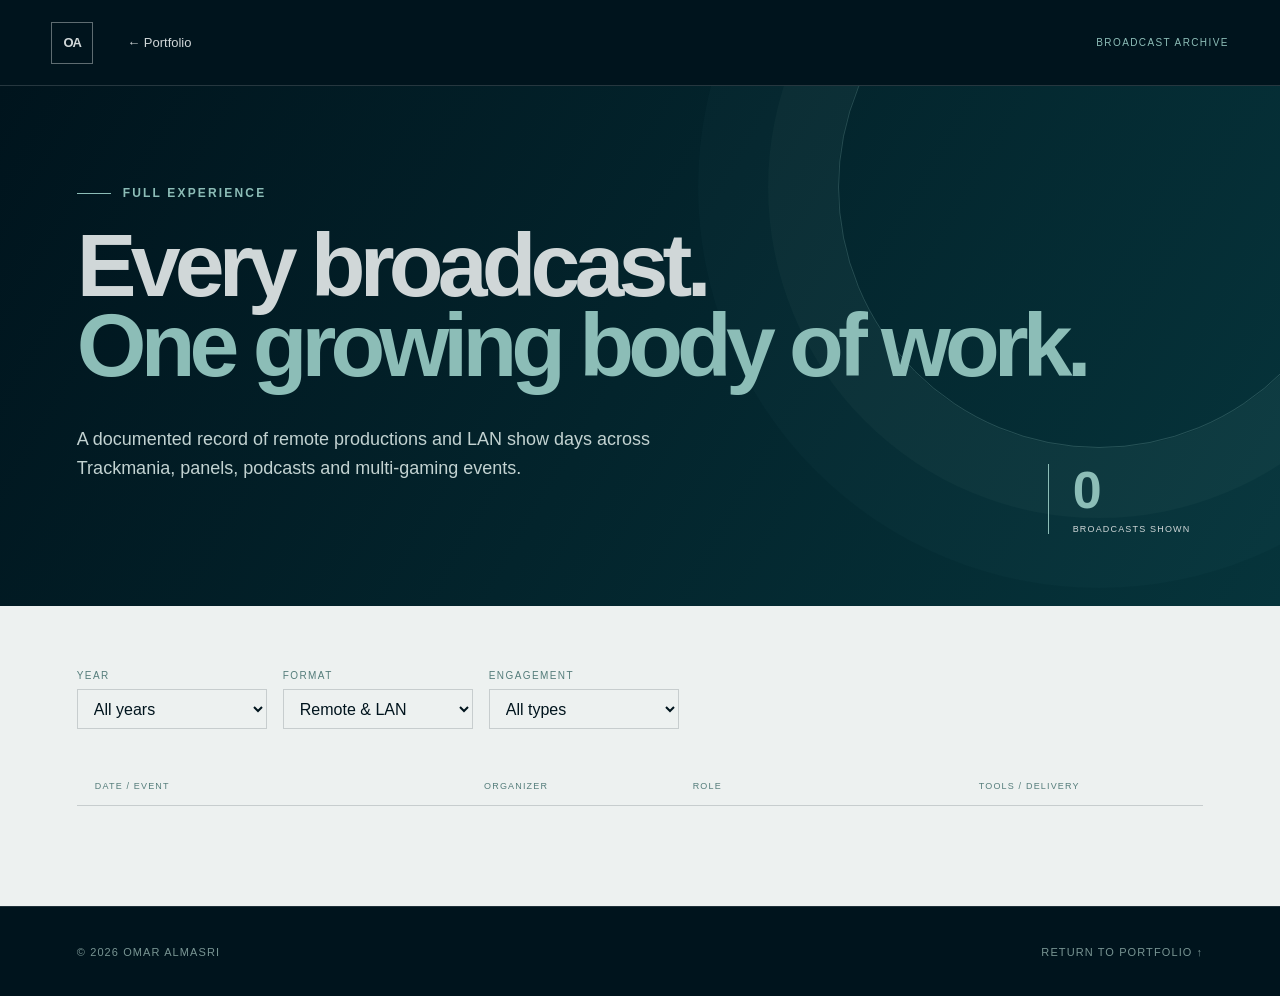
==== broadcasts/index.html @ b2bcfa47 "Add broadcast archive page" ====
<!doctype html>
<html lang="en">
<head>
  <meta charset="utf-8">
  <meta name="viewport" content="width=device-width,initial-scale=1">
  <meta name="description" content="Omar Almasri’s documented broadcast archive.">
  <title>Broadcast Archive — Omar Almasri</title>
  <link rel="stylesheet" href="/styles.css">
</head>
<body>
<main class="archive-page">
  <header class="archive-header"><a href="/" class="monogram" aria-label="Homepage">OA</a><a href="/">← Portfolio</a><span>Broadcast archive</span></header>
  <section class="archive-hero"><p class="eyebrow light"><i></i> Full experience</p><h1>Every broadcast.<br><em>One growing body of work.</em></h1><p>A documented record of remote productions and LAN show days across Trackmania, panels, podcasts and multi-gaming events.</p><div class="archive-count"><strong id="archive-count">0</strong><span>broadcasts shown</span></div></section>
  <section class="archive-content">
    <div class="archive-filters">
      <div><label for="year">Year</label><select id="year"><option value="all">All years</option><option>2026</option><option>2025</option><option>2024</option><option>2023</option></select></div>
      <div><label for="mode">Format</label><select id="mode"><option value="all">Remote & LAN</option><option>Remote</option><option>LAN</option></select></div>
      <div><label for="engagement">Engagement</label><select id="engagement"><option value="all">All types</option><option>Paid</option><option>Contracted</option><option>Volunteer</option></select></div>
    </div>
    <div class="archive-table-head"><span>Date / event</span><span>Organizer</span><span>Role</span><span>Tools / delivery</span></div>
    <div class="archive-list" id="archive-list"></div>
  </section>
  <footer><span>© 2026 Omar Almasri</span><span id="total-count"></span><a href="/">Return to portfolio ↑</a></footer>
</main>
<script src="/broadcasts/data.js"></script>
<script src="/broadcasts/app.js"></script>
</body>
</html>
---- styles.css ----
:root{--ink:#00141d;--deep:#06343b;--slate:#557d7b;--sea:#8cbdb7;--mist:#d0d7d8;--paper:#edf1f0;--line:rgba(0,20,29,.16);--radius:0}*{box-sizing:border-box}html{scroll-behavior:smooth;background:var(--ink)}body{margin:0;background:var(--paper);color:var(--ink);font-family:Arial,Helvetica,sans-serif}a{color:inherit;text-decoration:none}.site-header{position:absolute;z-index:20;top:0;left:0;width:100%;height:86px;display:flex;align-items:center;padding:0 4vw;color:var(--mist);border-bottom:1px solid rgba(208,215,216,.18)}.monogram{width:42px;height:42px;display:grid;place-items:center;border:1px solid rgba(208,215,216,.45);font-weight:800;letter-spacing:-.08em}nav{display:flex;gap:32px;margin-left:auto;margin-right:40px;font-size:13px}nav a,.text-link{transition:color .2s ease}nav a:hover,.text-link:hover{color:var(--sea)}.contact-button,.primary-button{border-radius:0!important;background:var(--sea)!important;color:var(--ink)!important;padding:0 22px!important;height:44px!important;font-weight:700!important;box-shadow:none!important}.contact-button:hover,.primary-button:hover{background:var(--mist)!important}.hero{position:relative;min-height:820px;height:100vh;max-height:980px;overflow:hidden;display:flex;align-items:center;color:var(--mist);padding:130px 6vw 90px;background:var(--ink)}.hero-image{position:absolute;inset:0;background:linear-gradient(90deg,rgba(0,20,29,.99) 0%,rgba(0,20,29,.91) 42%,rgba(0,20,29,.45) 72%,rgba(0,20,29,.68) 100%),linear-gradient(135deg,rgba(6,52,59,.72),rgba(140,189,183,.13))}.hero::after{content:"";position:absolute;inset:0;opacity:.12;background-image:linear-gradient(rgba(208,215,216,.25) 1px,transparent 1px),linear-gradient(90deg,rgba(208,215,216,.25) 1px,transparent 1px);background-size:72px 72px;mask-image:linear-gradient(to right,transparent 35%,#000)}.hero-content{position:relative;z-index:2;max-width:990px}.eyebrow{display:flex;align-items:center;gap:12px;margin:0 0 26px;font-size:12px;font-weight:700;letter-spacing:.18em;text-transform:uppercase;color:var(--slate)}.eyebrow i{width:34px;height:1px;background:currentColor}.eyebrow.light{color:var(--sea)}h1,h2,h3,p{margin-top:0}h1{font-size:clamp(58px,8.2vw,124px);line-height:.89;letter-spacing:-.065em;margin-bottom:40px;max-width:1050px;font-weight:700}h1 em,h2 em{color:var(--sea);font-style:normal;font-weight:400}.hero-copy{max-width:670px;color:#c2d2d1;font-size:clamp(17px,1.6vw,22px);line-height:1.55}.hero-actions{display:flex;align-items:center;gap:30px;margin-top:36px}.text-link{font-size:14px;border-bottom:1px solid rgba(208,215,216,.5);padding-bottom:5px}.signal-card{position:absolute;z-index:2;right:6vw;bottom:80px;display:grid;grid-template-columns:repeat(2,150px);border:1px solid rgba(208,215,216,.22);backdrop-filter:blur(14px);background:rgba(0,20,29,.48)}.signal-card div{padding:20px;border:1px solid rgba(208,215,216,.12)}.signal-card strong{display:block;font-size:28px;color:var(--sea)}.signal-card span{font-size:10px;text-transform:uppercase;letter-spacing:.12em;color:#a9bebc}.location{position:absolute;z-index:2;left:6vw;bottom:40px;font-size:11px;text-transform:uppercase;letter-spacing:.14em;color:#8eaaa8}.trust-strip{min-height:110px;display:flex;align-items:center;gap:clamp(24px,4vw,70px);padding:25px 6vw;background:var(--mist);overflow:hidden;white-space:nowrap}.trust-strip span{font-size:10px;text-transform:uppercase;letter-spacing:.16em;color:var(--slate)}.trust-strip b{font-size:16px;letter-spacing:-.02em}.section{padding:120px 6vw}.section-heading{display:grid;grid-template-columns:1fr 2fr;align-items:start;margin-bottom:72px}.section-heading h2,.about-section h2,.contact-section h2{font-size:clamp(42px,5.7vw,82px);line-height:.98;letter-spacing:-.055em;margin:0}.section-heading .eyebrow{padding-top:10px}.work-section{background:var(--paper)}.work-list{border-top:1px solid var(--line)}.work-row{display:grid;grid-template-columns:70px 1.05fr 1fr;gap:40px;padding:36px 0;border-bottom:1px solid var(--line);transition:padding .25s ease,background .25s ease}.work-row:hover{padding-left:18px;background:rgba(140,189,183,.10)}.work-index,.work-year{font-size:11px;letter-spacing:.13em;text-transform:uppercase;color:var(--slate)}.work-row h3{font-size:clamp(25px,3vw,42px);letter-spacing:-.045em;margin:5px 0 0}.work-row>div:last-child p{font-size:14px;line-height:1.6;color:#35575a;max-width:590px}.work-row .work-role{font-weight:700;color:var(--ink);margin-bottom:8px}.work-row span{display:inline-block;margin-top:8px;font-size:11px;text-transform:uppercase;letter-spacing:.1em;color:var(--deep)}.capabilities-section{background:var(--deep);color:var(--mist)}.section-heading.compact{display:block}.section-heading.compact h2{max-width:850px}.capability-grid{display:grid;grid-template-columns:repeat(3,1fr);border:1px solid rgba(208,215,216,.18)}.capability-grid article{min-height:390px;padding:38px;border-right:1px solid rgba(208,215,216,.18);display:flex;flex-direction:column}.capability-grid article:last-child{border:0}.cap-number{font-family:monospace;color:var(--sea);font-size:12px}.capability-grid h3{font-size:30px;letter-spacing:-.04em;margin:70px 0 18px}.capability-grid p{line-height:1.7;color:#aec2c1}.tags{display:flex;flex-wrap:wrap;gap:8px;margin-top:auto}.tags span{border:1px solid rgba(140,189,183,.35);padding:8px 10px;font-size:10px;text-transform:uppercase;letter-spacing:.08em;color:var(--sea)}.about-section{display:grid;grid-template-columns:1.05fr .95fr;gap:10vw;background:var(--mist)}.about-copy>p{font-size:clamp(18px,2vw,26px);line-height:1.5;color:#274a4d}.about-copy>p:first-child{color:var(--ink);font-weight:700}.about-copy dl{margin-top:55px;border-top:1px solid var(--line)}.about-copy dl div{display:grid;grid-template-columns:130px 1fr;padding:18px 0;border-bottom:1px solid var(--line)}dt{font-size:10px;text-transform:uppercase;letter-spacing:.12em;color:var(--slate)}dd{margin:0;font-size:14px}.contact-section{padding:130px 6vw;background:var(--ink);color:var(--mist);text-align:center}.contact-section .eyebrow{justify-content:center}.contact-section h2{max-width:1050px;margin:0 auto 50px}.primary-button.large{height:54px!important;padding:0 28px!important}footer{height:90px;padding:0 6vw;display:flex;align-items:center;justify-content:space-between;background:var(--ink);color:#789593;border-top:1px solid rgba(208,215,216,.15);font-size:11px;text-transform:uppercase;letter-spacing:.1em}
@media(max-width:900px){.site-header{padding:0 22px}nav{display:none}.contact-button{margin-left:auto}.hero{padding:120px 22px 160px;min-height:760px}.hero h1{font-size:clamp(54px,15vw,85px)}.signal-card{left:22px;right:22px;bottom:70px;grid-template-columns:repeat(4,1fr)}.signal-card div{padding:13px}.signal-card strong{font-size:21px}.signal-card span{font-size:8px}.location{display:none}.trust-strip{padding:20px 22px;overflow-x:auto}.section{padding:85px 22px}.section-heading,.about-section{grid-template-columns:1fr;gap:30px}.work-row{grid-template-columns:38px 1fr;gap:18px}.work-row>div:last-child{grid-column:2}.capability-grid{grid-template-columns:1fr}.capability-grid article{min-height:320px;border-right:0;border-bottom:1px solid rgba(208,215,216,.18)}.capability-grid h3{margin-top:45px}.about-copy dl div{grid-template-columns:110px 1fr}footer{padding:0 22px}footer span:nth-child(2){display:none}}
@media(max-width:560px){.hero-copy{font-size:16px}.hero-actions{align-items:flex-start;flex-direction:column}.signal-card{grid-template-columns:repeat(2,1fr);bottom:28px}.hero{padding-bottom:210px}.section-heading h2,.about-section h2,.contact-section h2{font-size:44px}.work-row{padding:28px 0}.contact-section{padding:90px 22px}footer{font-size:9px}}
@media(prefers-reduced-motion:reduce){html{scroll-behavior:auto}.work-row{transition:none}}

.archive-link{display:flex;justify-content:space-between;align-items:center;margin-top:44px;padding:24px 0;border-top:1px solid var(--ink);border-bottom:1px solid var(--ink);font-weight:700;font-size:18px}.archive-link span{font-size:24px}.archive-page{min-height:100vh;background:var(--paper)}.archive-header{height:86px;padding:0 4vw;display:flex;align-items:center;gap:34px;background:var(--ink);color:var(--mist);border-bottom:1px solid rgba(208,215,216,.18);font-size:13px}.archive-header span{margin-left:auto;color:var(--sea);text-transform:uppercase;letter-spacing:.14em;font-size:10px}.archive-hero{position:relative;min-height:520px;padding:100px 6vw 80px;background:linear-gradient(120deg,var(--ink),var(--deep));color:var(--mist);overflow:hidden}.archive-hero:after{content:"";position:absolute;width:520px;height:520px;border-radius:50%;right:-80px;top:-160px;border:1px solid rgba(140,189,183,.25);box-shadow:0 0 0 70px rgba(140,189,183,.04),0 0 0 140px rgba(140,189,183,.025)}.archive-hero h1{font-size:clamp(54px,7vw,105px);position:relative;z-index:1}.archive-hero>p:not(.eyebrow){max-width:670px;color:#aac1bf;font-size:18px;line-height:1.6}.archive-count{position:absolute;right:7vw;bottom:72px;display:flex;flex-direction:column;border-left:1px solid var(--sea);padding-left:24px;z-index:1}.archive-count strong{font-size:52px;color:var(--sea);line-height:1}.archive-count span{text-transform:uppercase;letter-spacing:.13em;font-size:9px;margin-top:8px}.archive-content{padding:64px 6vw 100px}.archive-filters{display:flex;gap:16px;margin-bottom:52px}.archive-filters>div{min-width:190px}.archive-filters label{display:block;margin-bottom:8px;color:var(--slate);font-size:10px;text-transform:uppercase;letter-spacing:.14em}.archive-filters button{width:100%;border-radius:0;border-color:var(--line);background:transparent}.archive-table-head,.archive-list article{display:grid;grid-template-columns:1.4fr .7fr 1fr .8fr;gap:28px}.archive-table-head{padding:0 18px 14px;color:var(--slate);font-size:9px;text-transform:uppercase;letter-spacing:.13em}.archive-list{border-top:1px solid var(--line)}.archive-list article{padding:28px 18px;border-bottom:1px solid var(--line);transition:background .2s ease}.archive-list article:hover{background:rgba(140,189,183,.1)}.archive-list time,.archive-list small,.archive-list span{display:block;color:var(--slate);font-size:11px}.archive-list h2{margin:6px 0;font-size:22px;letter-spacing:-.035em}.archive-list b{display:block;font-size:13px;margin-bottom:8px}.archive-list span{line-height:1.45}.archive-page footer{margin-top:0}
@media(max-width:800px){.archive-hero{padding:75px 22px 130px}.archive-count{left:22px;right:auto;bottom:40px}.archive-content{padding:45px 22px 80px}.archive-filters{display:grid;grid-template-columns:1fr 1fr}.archive-filters>div{min-width:0}.archive-filters>div:last-child{grid-column:1/-1}.archive-table-head{display:none}.archive-list article{grid-template-columns:1fr 1fr;gap:24px}.archive-header{padding:0 22px}.archive-header span{display:none}}
@media(max-width:500px){.archive-list article{grid-template-columns:1fr}.archive-list article>div:not(:first-child){border-top:1px solid var(--line);padding-top:12px}.archive-filters{grid-template-columns:1fr}.archive-filters>div:last-child{grid-column:auto}}

/* Broader broadcast profile */
.capability-grid{grid-template-columns:repeat(2,1fr)}
.capability-grid article{min-height:360px;border-bottom:1px solid rgba(208,215,216,.18)}
.capability-grid article:nth-child(2n){border-right:0}
.capability-grid article:nth-last-child(-n+2){border-bottom:0}
.wider-section{background:#dfe7e6}
.wider-grid{display:grid;grid-template-columns:repeat(3,1fr);border-top:1px solid var(--line);border-bottom:1px solid var(--line)}
.wider-grid article{padding:36px 36px 40px 0;margin-right:36px;border-right:1px solid var(--line)}
.wider-grid article:last-child{border-right:0;margin-right:0}
.wider-grid article>span{color:var(--slate);font-size:9px;text-transform:uppercase;letter-spacing:.15em}
.wider-grid h3{font-size:26px;letter-spacing:-.04em;margin:50px 0 8px}
.wider-grid h4{font-size:12px;text-transform:uppercase;letter-spacing:.1em;color:var(--slate);margin:0 0 22px}
.wider-grid p{font-size:14px;line-height:1.7;color:#35575a}
.tool-ribbon{display:flex;align-items:center;gap:30px;margin-top:34px;overflow-x:auto;white-space:nowrap}
.tool-ribbon span{font-size:9px;text-transform:uppercase;letter-spacing:.14em;color:var(--slate)}
.tool-ribbon b{font-size:12px;font-weight:600}
@media(max-width:900px){.capability-grid{grid-template-columns:1fr}.capability-grid article,.capability-grid article:nth-child(2n),.capability-grid article:nth-last-child(-n+2){border-right:0;border-bottom:1px solid rgba(208,215,216,.18)}.capability-grid article:last-child{border-bottom:0}.wider-grid{grid-template-columns:1fr}.wider-grid article{margin:0;padding:30px 0;border-right:0;border-bottom:1px solid var(--line)}.wider-grid article:last-child{border-bottom:0}.wider-grid h3{margin-top:28px}.tool-ribbon{align-items:flex-start;flex-direction:column;white-space:normal}}
.contact-actions{display:flex;align-items:center;justify-content:center;gap:28px}.social-secondary{color:var(--sea);border-bottom:1px solid rgba(140,189,183,.5);padding-bottom:6px;font-size:14px}.footer-links{display:flex;align-items:center;gap:24px}@media(max-width:560px){.contact-actions{flex-direction:column}.footer-links{gap:12px}}
body{font-family:Inter,Arial,Helvetica,sans-serif}
.signal-card strong{font-weight:700;letter-spacing:-.05em}

/* Stronger editorial hierarchy */
h1{font-weight:700;text-wrap:balance}
h1 em,h2 em{font-weight:700}
.section-heading h2,.about-section h2,.contact-section h2{font-weight:700}
.eyebrow{font-weight:700;color:var(--deep)}
.eyebrow.light{color:var(--sea)}
.hero-copy{font-weight:500}
.hero-copy strong{color:#f0f6f5;font-weight:700}
.signal-card{border-color:rgba(208,215,216,.42);background:rgba(0,20,29,.68)}
.signal-card strong{font-size:32px;font-weight:800;color:#a9d5cf}
.signal-card span{font-weight:700;color:#c4d7d5}
.trust-strip span{font-weight:700;color:var(--deep)}
.trust-strip b{font-size:17px;font-weight:700;color:var(--ink)}
.work-row h3,.capability-grid h3,.wider-grid h3,.archive-list h2{font-weight:700}
.work-row .work-role{font-weight:700}
.capability-grid h3{font-size:32px}
.cap-number{font-weight:700}
.tags span{font-weight:700;border-color:rgba(140,189,183,.58)}
.wider-grid h4,.tool-ribbon b{font-weight:700;color:var(--deep)}
.about-copy>p:first-child{font-weight:600}
.about-copy strong{font-weight:700;color:var(--ink)}
.archive-link{font-weight:700;border-width:2px}
.archive-hero>p:not(.eyebrow){font-weight:500;color:#c2d2d1}
.archive-count strong{font-weight:800}
.archive-list b{font-weight:700;color:var(--ink)}
.contact-button,.primary-button{font-weight:800!important;text-transform:uppercase;letter-spacing:.045em}
.button-link{display:inline-flex;align-items:center;justify-content:center}
.archive-filters select{width:100%;height:40px;border:1px solid var(--line);border-radius:0;background:transparent;color:var(--ink);padding:0 12px;font:inherit}

/* Selected work case-study detail */
.work-row{grid-template-columns:70px minmax(250px,.82fr) minmax(360px,1.18fr);padding:50px 0;align-items:start}
.work-title h3{margin-bottom:18px}
.work-format{display:inline-flex;margin:0;padding:8px 10px;border:1px solid var(--line);font-size:10px;font-weight:700;letter-spacing:.1em;text-transform:uppercase;color:var(--deep)}
.work-story{display:grid;grid-template-columns:1fr;gap:0}
.work-row .work-role{margin:0 0 14px;font-size:16px;letter-spacing:-.015em}
.work-note{font-size:15px!important;line-height:1.75!important;color:#23494c!important;margin-bottom:22px;max-width:680px!important}
.work-focus{display:flex;flex-wrap:wrap;gap:8px;margin-bottom:22px}
.work-focus span{margin:0;padding:7px 9px;background:rgba(140,189,183,.2);color:var(--deep);font-size:9px;font-weight:700;letter-spacing:.09em;text-transform:uppercase}
.work-tools{display:flex;align-items:center;gap:14px;margin:0!important;color:var(--ink)!important;font-size:12px!important;font-weight:700}
.work-tools small{font-size:9px;font-weight:700;letter-spacing:.12em;text-transform:uppercase;color:var(--slate)}
@media(max-width:900px){.work-row{grid-template-columns:38px 1fr}.work-row .work-title,.work-row .work-story{grid-column:2}.work-story{margin-top:22px}.work-note{max-width:720px!important}}
@media(max-width:560px){.work-row{padding:36px 0}.work-note{font-size:14px!important}.work-focus{gap:6px}.work-tools{align-items:flex-start;flex-direction:column;gap:6px}}
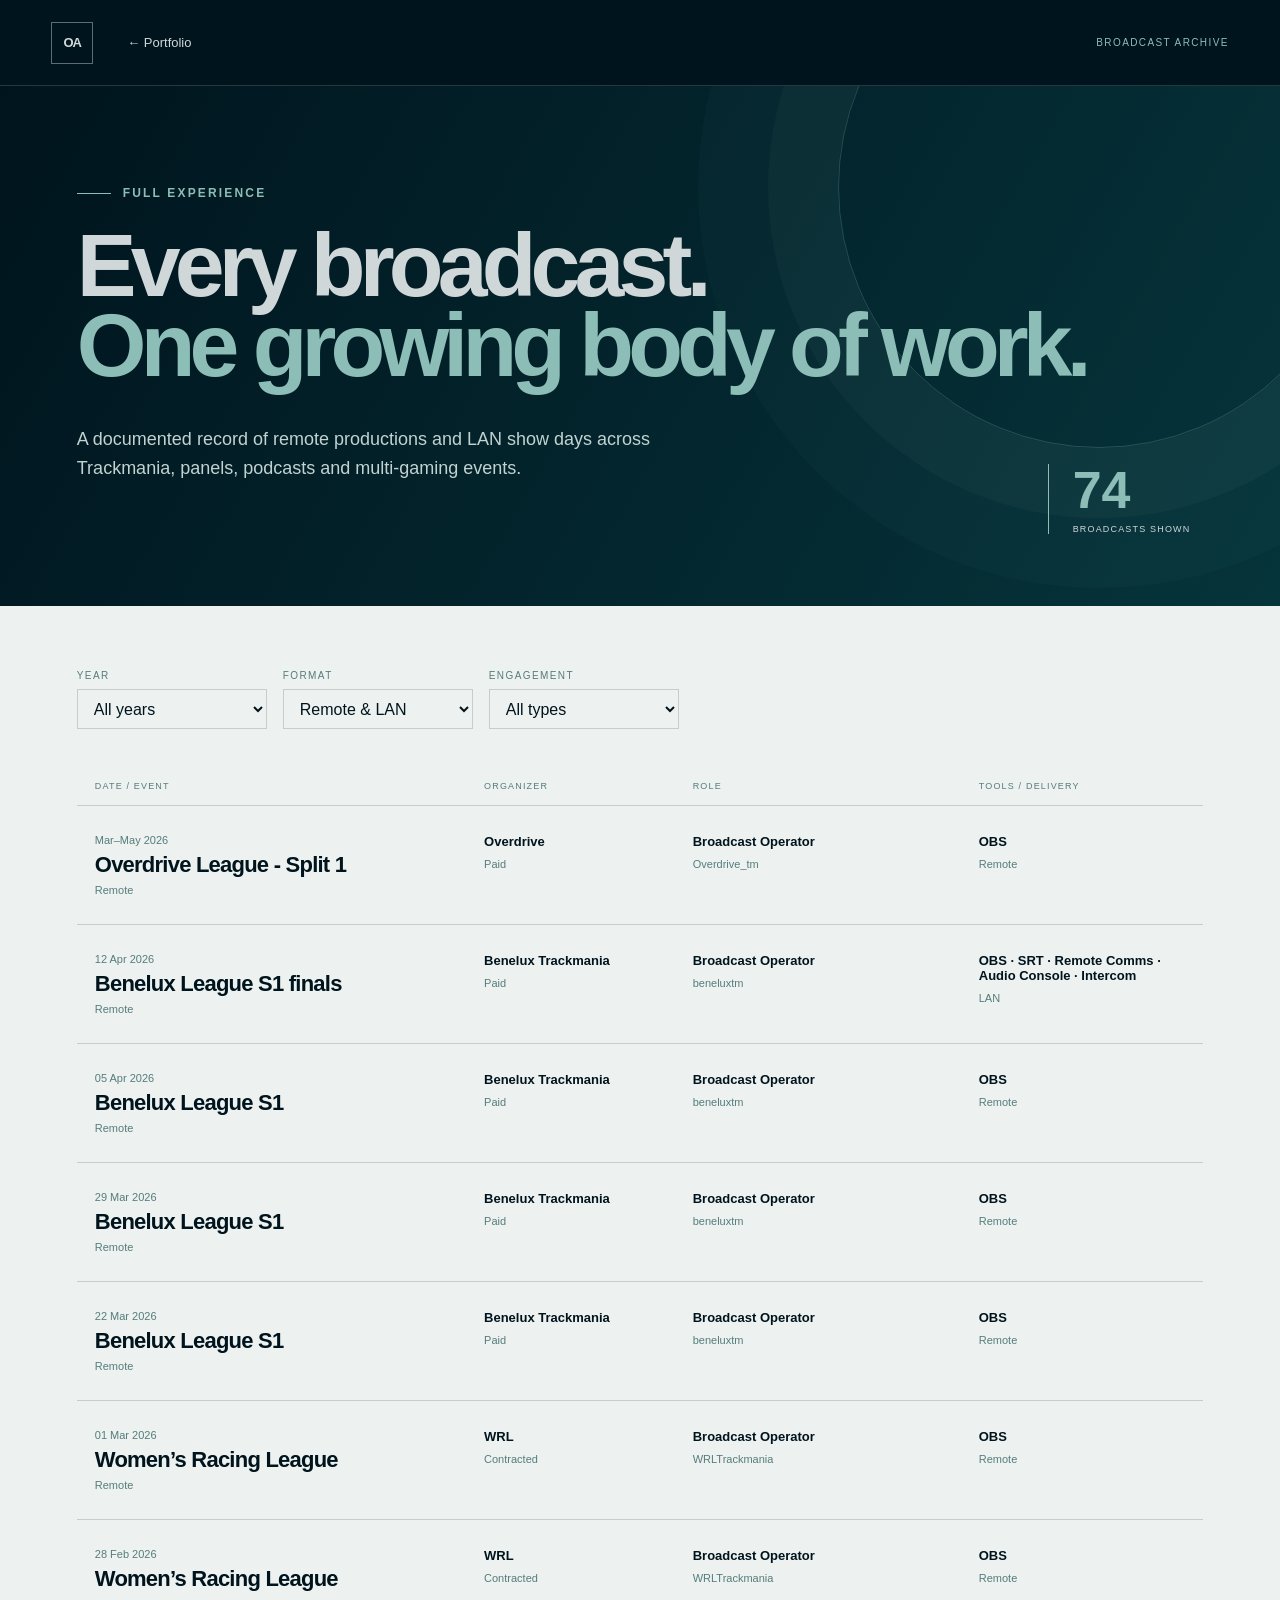
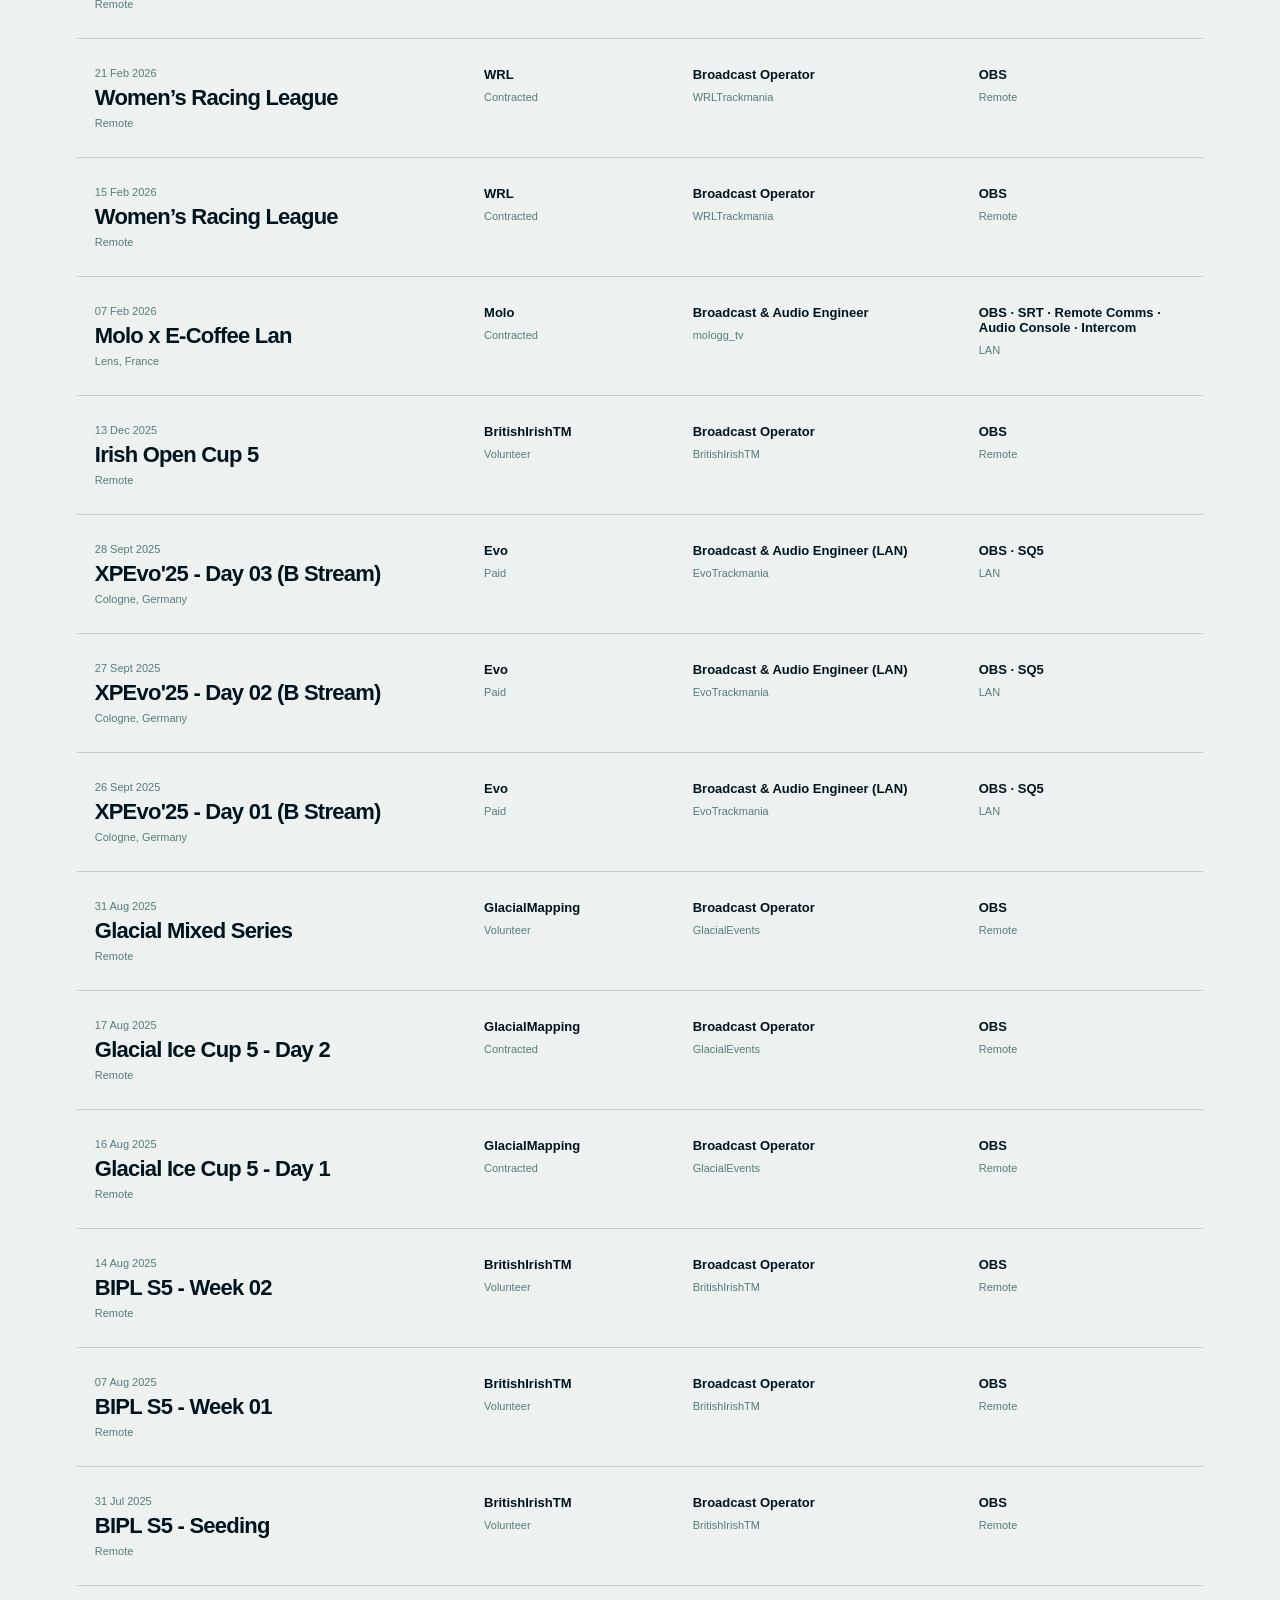
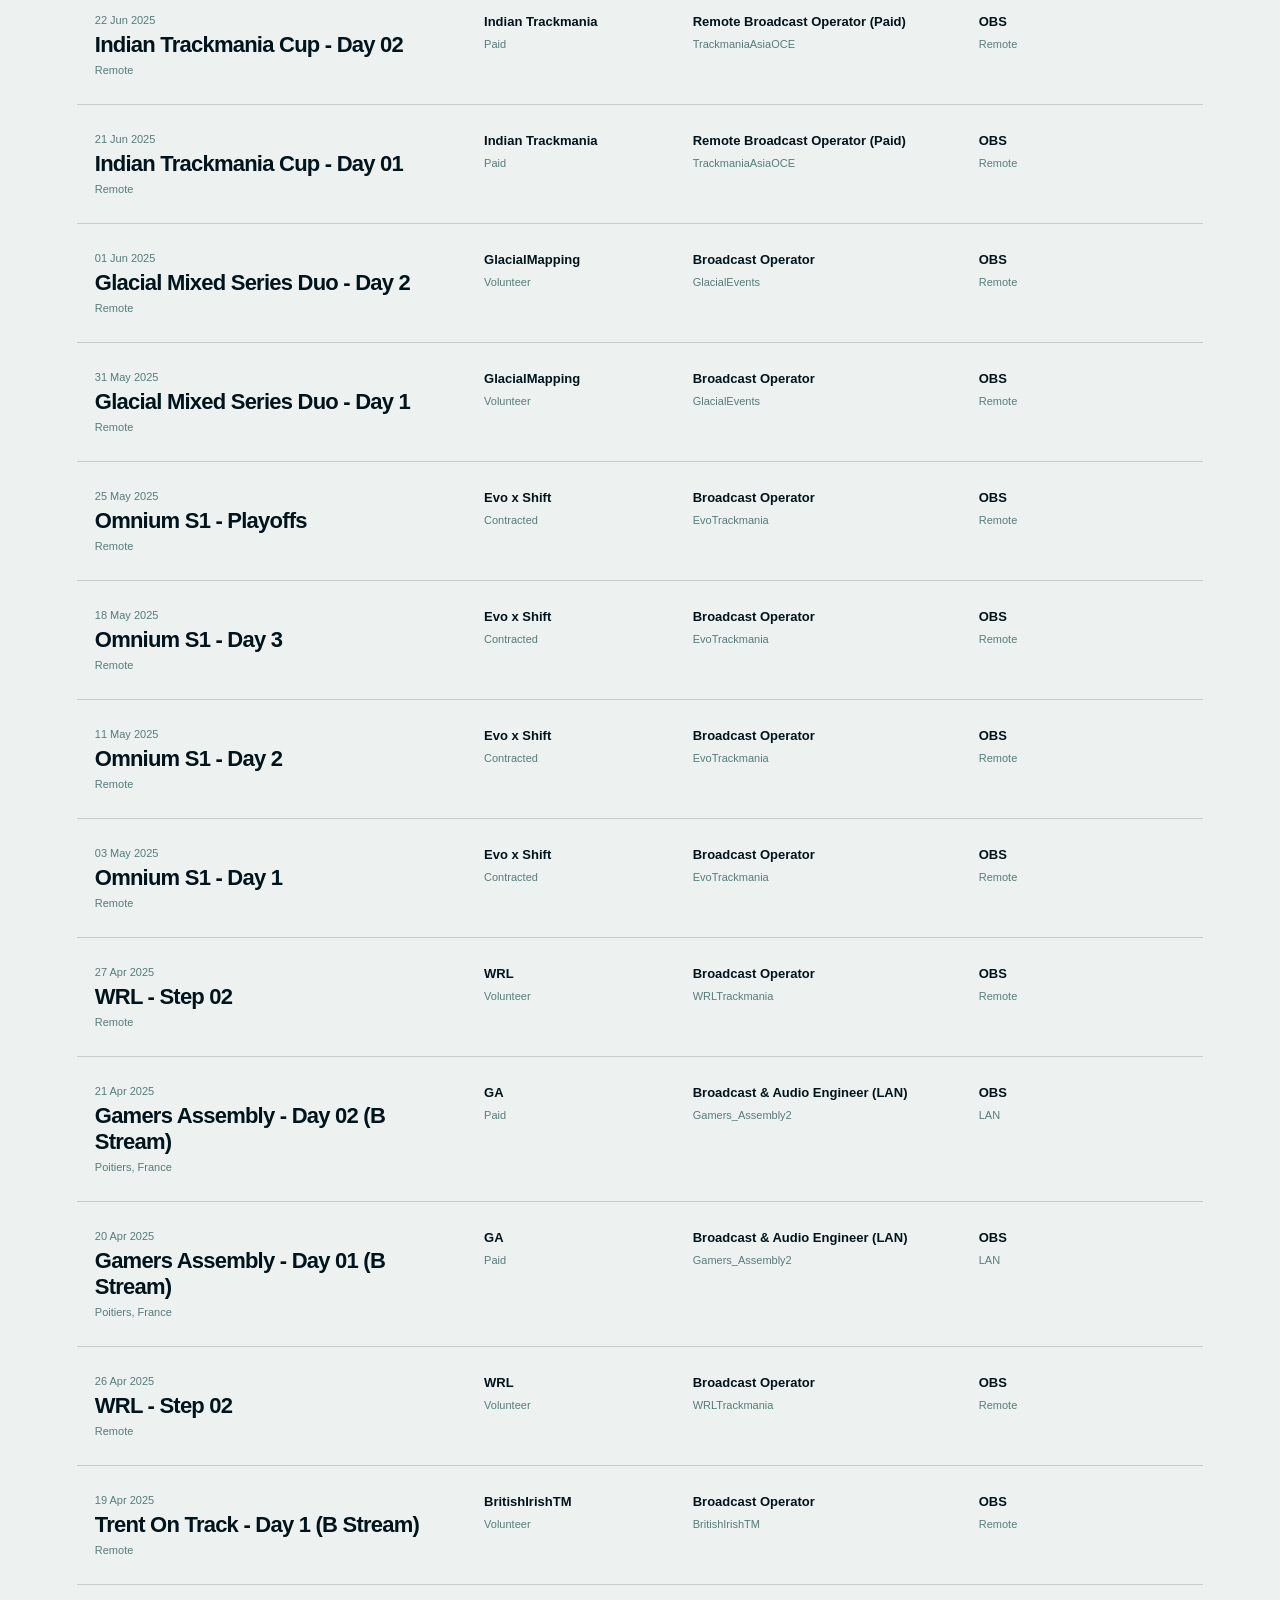
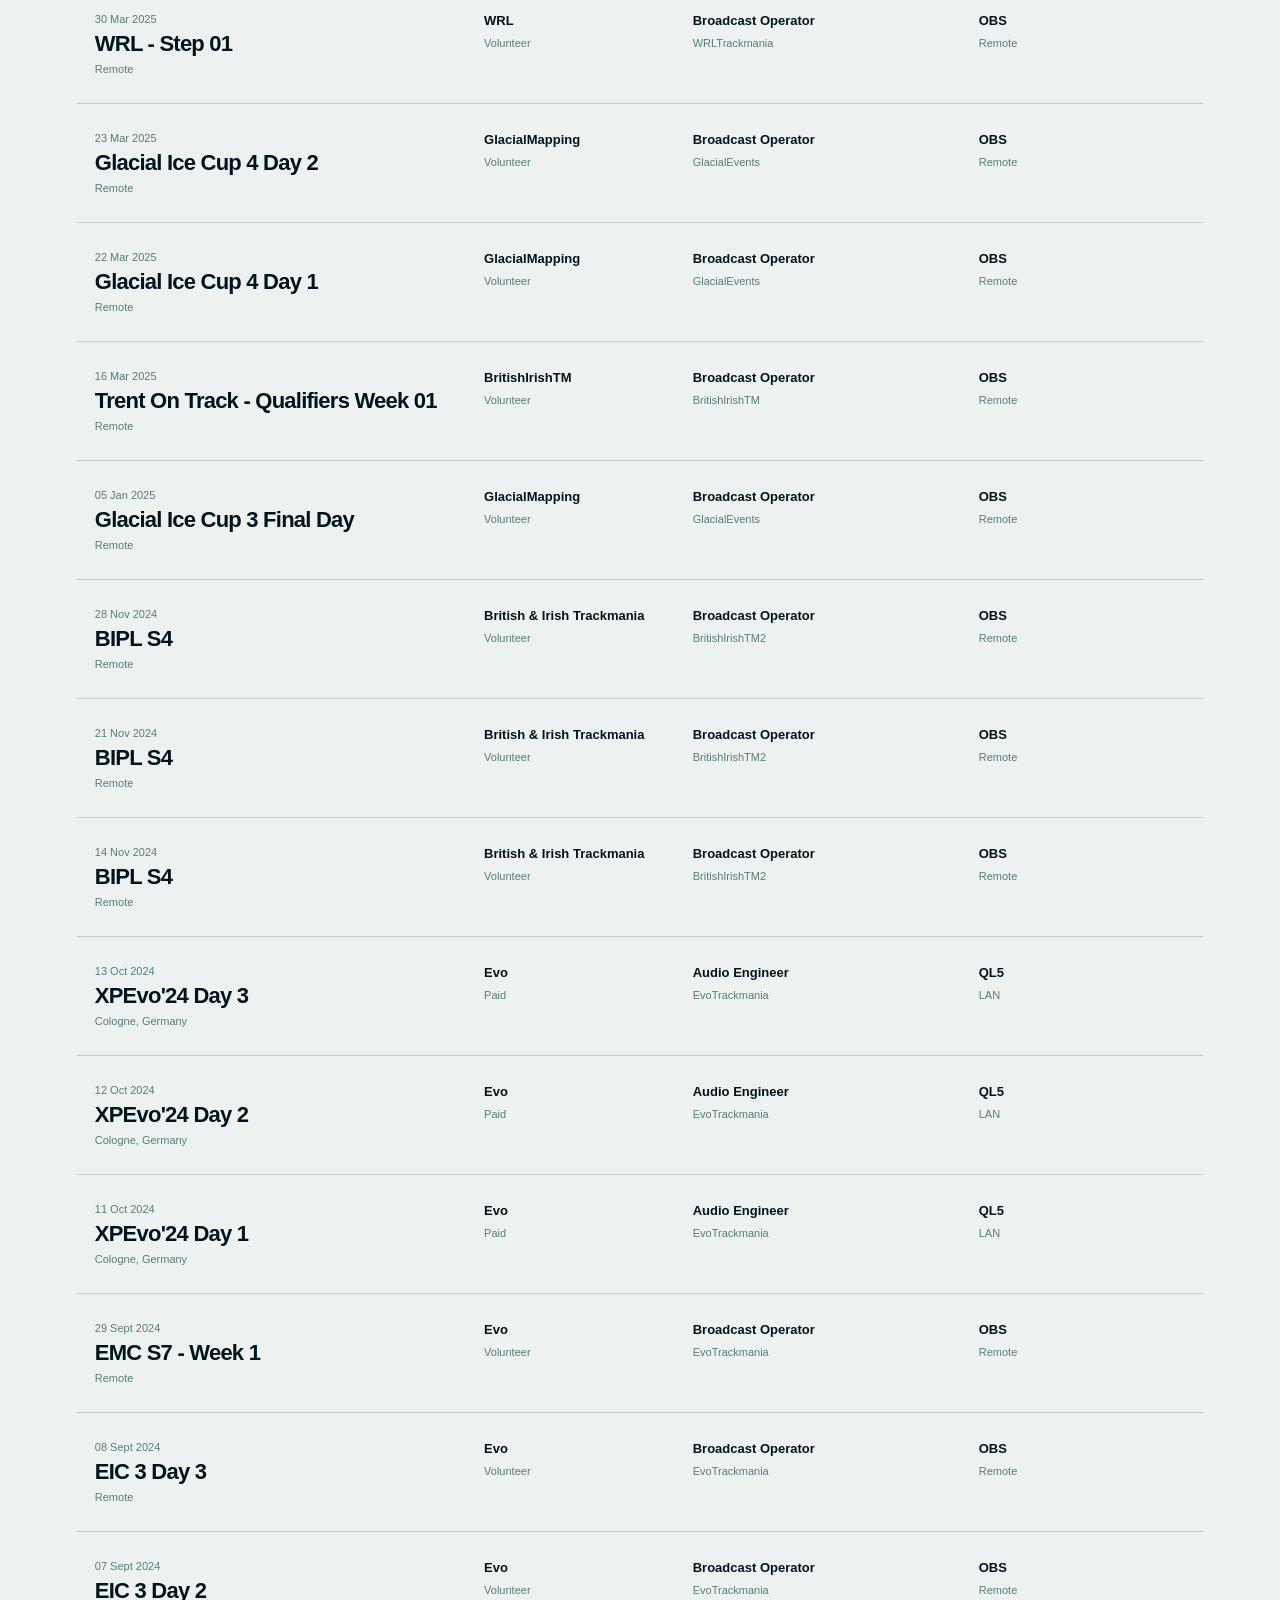
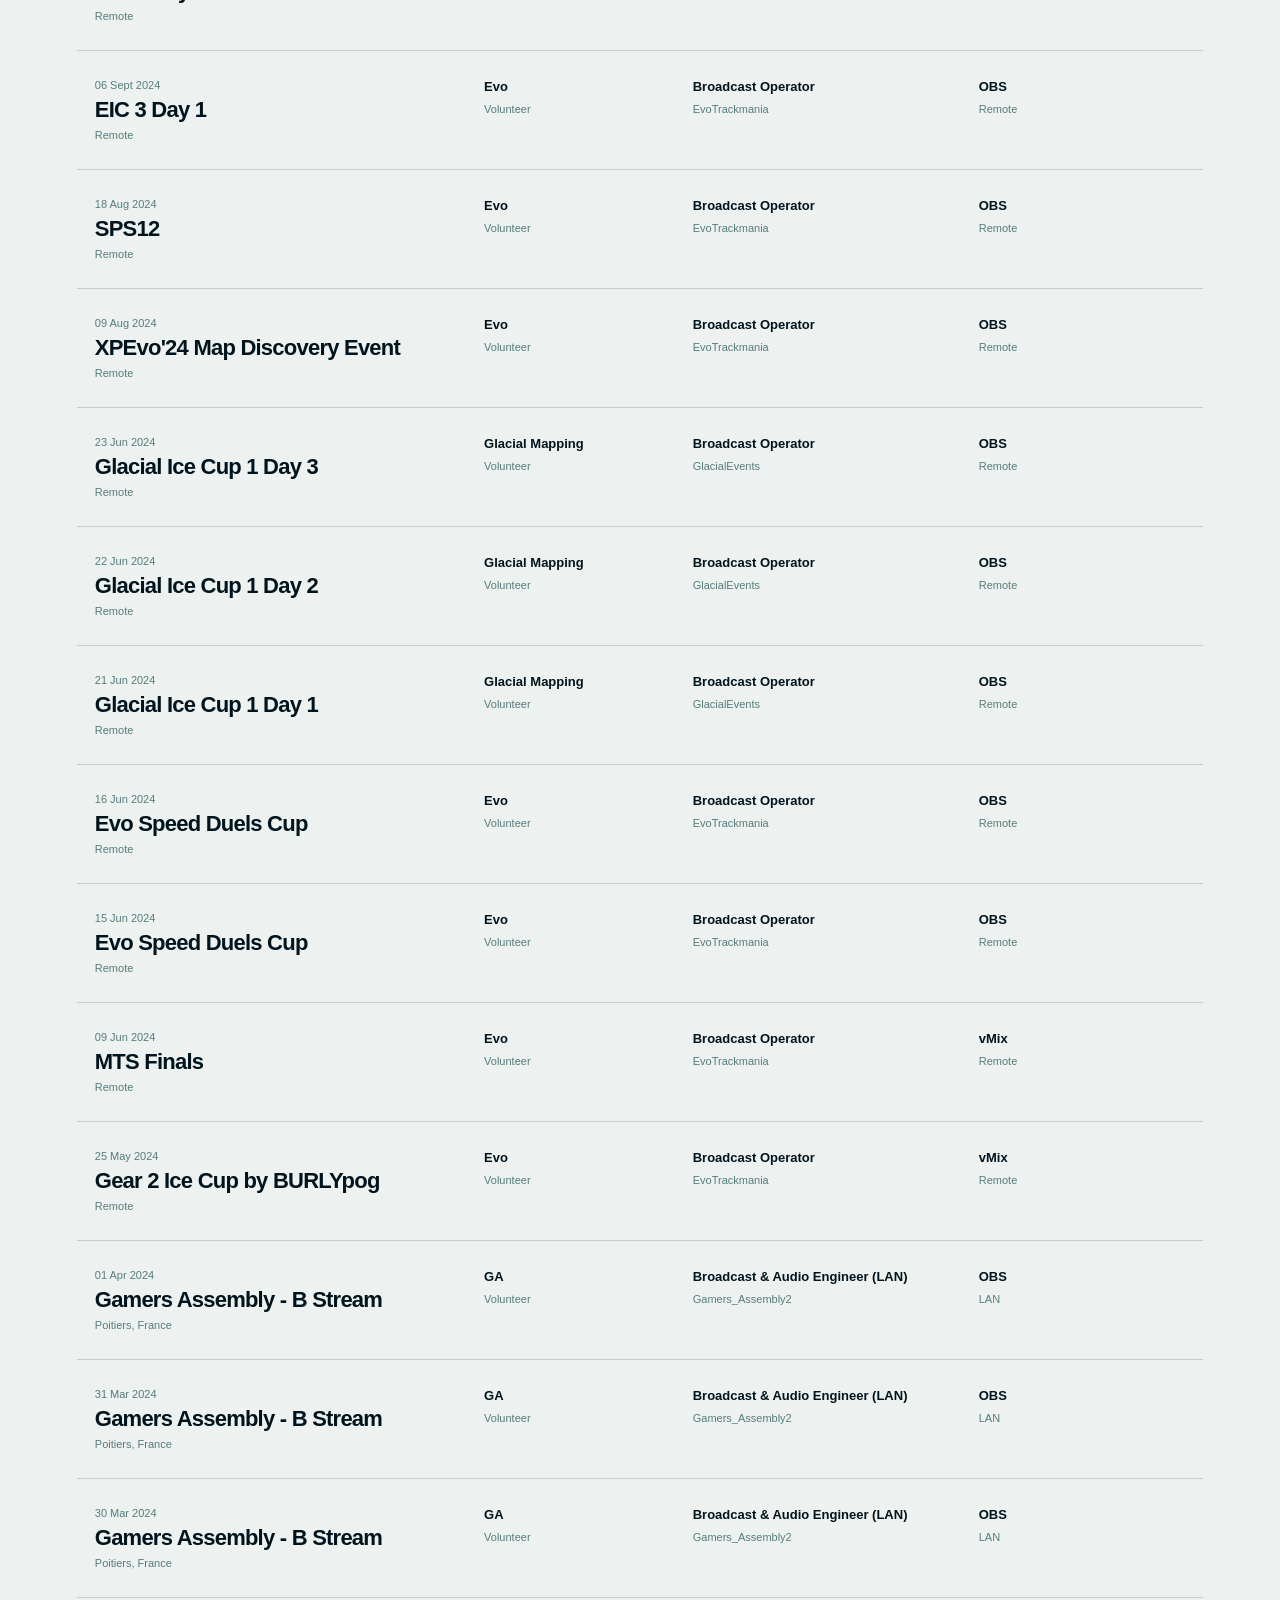
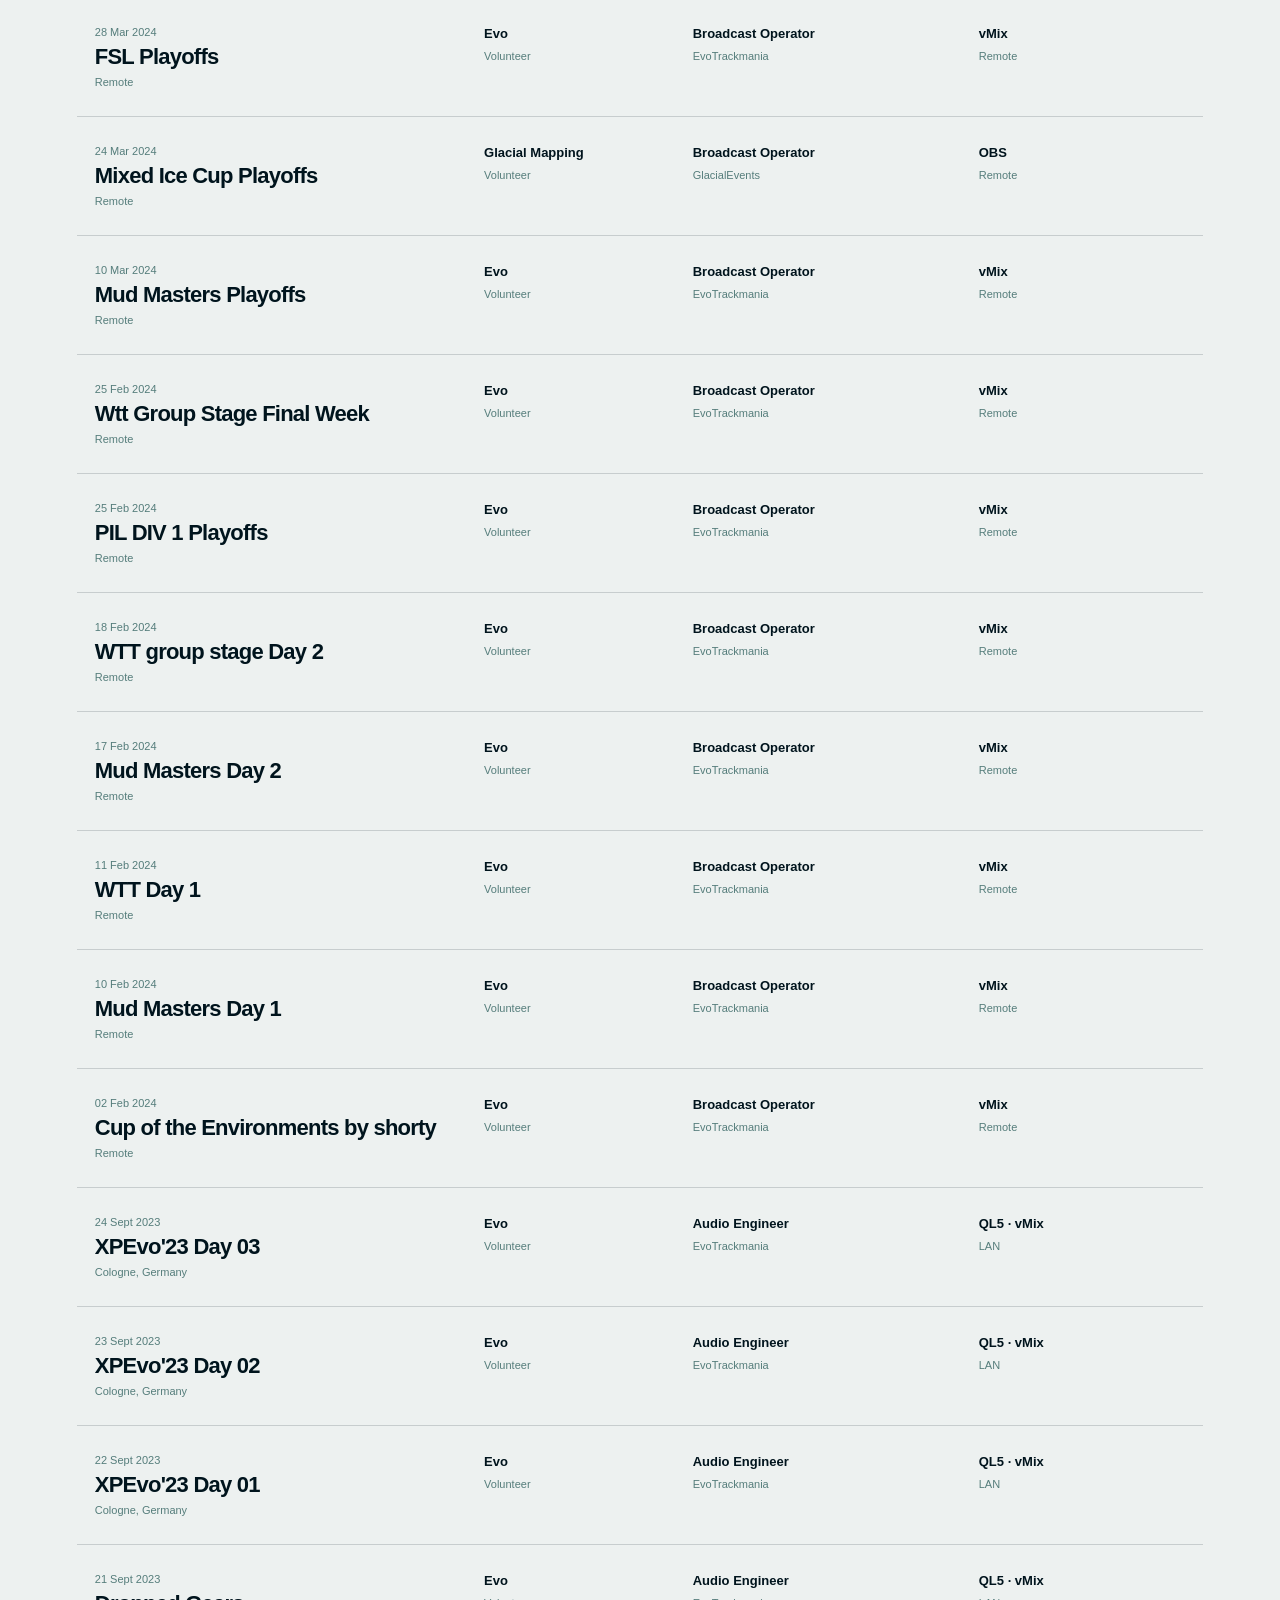
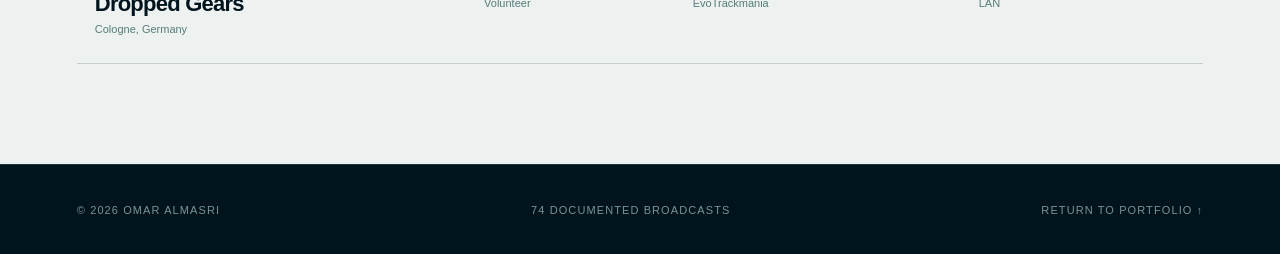
==== commit 3b9f02fe: "Bust cached broadcast archive scripts" ====
--- a/broadcasts/index.html
+++ b/broadcasts/index.html
@@ -5,11 +5,11 @@
   <meta name="viewport" content="width=device-width,initial-scale=1">
   <meta name="description" content="Omar Almasri’s documented broadcast archive.">
   <title>Broadcast Archive — Omar Almasri</title>
-  <link rel="stylesheet" href="/styles.css">
+  <link rel="stylesheet" href="../styles.css">
 </head>
 <body>
 <main class="archive-page">
-  <header class="archive-header"><a href="/" class="monogram" aria-label="Homepage">OA</a><a href="/">← Portfolio</a><span>Broadcast archive</span></header>
+  <header class="archive-header"><a href="../index.html" class="monogram" aria-label="Homepage">OA</a><a href="../index.html">← Portfolio</a><span>Broadcast archive</span></header>
   <section class="archive-hero"><p class="eyebrow light"><i></i> Full experience</p><h1>Every broadcast.<br><em>One growing body of work.</em></h1><p>A documented record of remote productions and LAN show days across Trackmania, panels, podcasts and multi-gaming events.</p><div class="archive-count"><strong id="archive-count">0</strong><span>broadcasts shown</span></div></section>
   <section class="archive-content">
     <div class="archive-filters">
@@ -20,9 +20,9 @@
     <div class="archive-table-head"><span>Date / event</span><span>Organizer</span><span>Role</span><span>Tools / delivery</span></div>
     <div class="archive-list" id="archive-list"></div>
   </section>
-  <footer><span>© 2026 Omar Almasri</span><span id="total-count"></span><a href="/">Return to portfolio ↑</a></footer>
+  <footer><span>© 2026 Omar Almasri</span><span id="total-count"></span><a href="../index.html">Return to portfolio ↑</a></footer>
 </main>
-<script src="/broadcasts/data.js"></script>
-<script src="/broadcasts/app.js"></script>
+<script src="data.js?v=2"></script>
+<script src="app.js?v=2"></script>
 </body>
 </html>
--- a/styles.css
+++ b/styles.css
@@ -1,4 +1,4 @@
-:root{--ink:#00141d;--deep:#06343b;--slate:#557d7b;--sea:#8cbdb7;--mist:#d0d7d8;--paper:#edf1f0;--line:rgba(0,20,29,.16);--radius:0}*{box-sizing:border-box}html{scroll-behavior:smooth;background:var(--ink)}body{margin:0;background:var(--paper);color:var(--ink);font-family:Arial,Helvetica,sans-serif}a{color:inherit;text-decoration:none}.site-header{position:absolute;z-index:20;top:0;left:0;width:100%;height:86px;display:flex;align-items:center;padding:0 4vw;color:var(--mist);border-bottom:1px solid rgba(208,215,216,.18)}.monogram{width:42px;height:42px;display:grid;place-items:center;border:1px solid rgba(208,215,216,.45);font-weight:800;letter-spacing:-.08em}nav{display:flex;gap:32px;margin-left:auto;margin-right:40px;font-size:13px}nav a,.text-link{transition:color .2s ease}nav a:hover,.text-link:hover{color:var(--sea)}.contact-button,.primary-button{border-radius:0!important;background:var(--sea)!important;color:var(--ink)!important;padding:0 22px!important;height:44px!important;font-weight:700!important;box-shadow:none!important}.contact-button:hover,.primary-button:hover{background:var(--mist)!important}.hero{position:relative;min-height:820px;height:100vh;max-height:980px;overflow:hidden;display:flex;align-items:center;color:var(--mist);padding:130px 6vw 90px;background:var(--ink)}.hero-image{position:absolute;inset:0;background:linear-gradient(90deg,rgba(0,20,29,.99) 0%,rgba(0,20,29,.91) 42%,rgba(0,20,29,.45) 72%,rgba(0,20,29,.68) 100%),linear-gradient(135deg,rgba(6,52,59,.72),rgba(140,189,183,.13))}.hero::after{content:"";position:absolute;inset:0;opacity:.12;background-image:linear-gradient(rgba(208,215,216,.25) 1px,transparent 1px),linear-gradient(90deg,rgba(208,215,216,.25) 1px,transparent 1px);background-size:72px 72px;mask-image:linear-gradient(to right,transparent 35%,#000)}.hero-content{position:relative;z-index:2;max-width:990px}.eyebrow{display:flex;align-items:center;gap:12px;margin:0 0 26px;font-size:12px;font-weight:700;letter-spacing:.18em;text-transform:uppercase;color:var(--slate)}.eyebrow i{width:34px;height:1px;background:currentColor}.eyebrow.light{color:var(--sea)}h1,h2,h3,p{margin-top:0}h1{font-size:clamp(58px,8.2vw,124px);line-height:.89;letter-spacing:-.065em;margin-bottom:40px;max-width:1050px;font-weight:700}h1 em,h2 em{color:var(--sea);font-style:normal;font-weight:400}.hero-copy{max-width:670px;color:#c2d2d1;font-size:clamp(17px,1.6vw,22px);line-height:1.55}.hero-actions{display:flex;align-items:center;gap:30px;margin-top:36px}.text-link{font-size:14px;border-bottom:1px solid rgba(208,215,216,.5);padding-bottom:5px}.signal-card{position:absolute;z-index:2;right:6vw;bottom:80px;display:grid;grid-template-columns:repeat(2,150px);border:1px solid rgba(208,215,216,.22);backdrop-filter:blur(14px);background:rgba(0,20,29,.48)}.signal-card div{padding:20px;border:1px solid rgba(208,215,216,.12)}.signal-card strong{display:block;font-size:28px;color:var(--sea)}.signal-card span{font-size:10px;text-transform:uppercase;letter-spacing:.12em;color:#a9bebc}.location{position:absolute;z-index:2;left:6vw;bottom:40px;font-size:11px;text-transform:uppercase;letter-spacing:.14em;color:#8eaaa8}.trust-strip{min-height:110px;display:flex;align-items:center;gap:clamp(24px,4vw,70px);padding:25px 6vw;background:var(--mist);overflow:hidden;white-space:nowrap}.trust-strip span{font-size:10px;text-transform:uppercase;letter-spacing:.16em;color:var(--slate)}.trust-strip b{font-size:16px;letter-spacing:-.02em}.section{padding:120px 6vw}.section-heading{display:grid;grid-template-columns:1fr 2fr;align-items:start;margin-bottom:72px}.section-heading h2,.about-section h2,.contact-section h2{font-size:clamp(42px,5.7vw,82px);line-height:.98;letter-spacing:-.055em;margin:0}.section-heading .eyebrow{padding-top:10px}.work-section{background:var(--paper)}.work-list{border-top:1px solid var(--line)}.work-row{display:grid;grid-template-columns:70px 1.05fr 1fr;gap:40px;padding:36px 0;border-bottom:1px solid var(--line);transition:padding .25s ease,background .25s ease}.work-row:hover{padding-left:18px;background:rgba(140,189,183,.10)}.work-index,.work-year{font-size:11px;letter-spacing:.13em;text-transform:uppercase;color:var(--slate)}.work-row h3{font-size:clamp(25px,3vw,42px);letter-spacing:-.045em;margin:5px 0 0}.work-row>div:last-child p{font-size:14px;line-height:1.6;color:#35575a;max-width:590px}.work-row .work-role{font-weight:700;color:var(--ink);margin-bottom:8px}.work-row span{display:inline-block;margin-top:8px;font-size:11px;text-transform:uppercase;letter-spacing:.1em;color:var(--deep)}.capabilities-section{background:var(--deep);color:var(--mist)}.section-heading.compact{display:block}.section-heading.compact h2{max-width:850px}.capability-grid{display:grid;grid-template-columns:repeat(3,1fr);border:1px solid rgba(208,215,216,.18)}.capability-grid article{min-height:390px;padding:38px;border-right:1px solid rgba(208,215,216,.18);display:flex;flex-direction:column}.capability-grid article:last-child{border:0}.cap-number{font-family:monospace;color:var(--sea);font-size:12px}.capability-grid h3{font-size:30px;letter-spacing:-.04em;margin:70px 0 18px}.capability-grid p{line-height:1.7;color:#aec2c1}.tags{display:flex;flex-wrap:wrap;gap:8px;margin-top:auto}.tags span{border:1px solid rgba(140,189,183,.35);padding:8px 10px;font-size:10px;text-transform:uppercase;letter-spacing:.08em;color:var(--sea)}.about-section{display:grid;grid-template-columns:1.05fr .95fr;gap:10vw;background:var(--mist)}.about-copy>p{font-size:clamp(18px,2vw,26px);line-height:1.5;color:#274a4d}.about-copy>p:first-child{color:var(--ink);font-weight:700}.about-copy dl{margin-top:55px;border-top:1px solid var(--line)}.about-copy dl div{display:grid;grid-template-columns:130px 1fr;padding:18px 0;border-bottom:1px solid var(--line)}dt{font-size:10px;text-transform:uppercase;letter-spacing:.12em;color:var(--slate)}dd{margin:0;font-size:14px}.contact-section{padding:130px 6vw;background:var(--ink);color:var(--mist);text-align:center}.contact-section .eyebrow{justify-content:center}.contact-section h2{max-width:1050px;margin:0 auto 50px}.primary-button.large{height:54px!important;padding:0 28px!important}footer{height:90px;padding:0 6vw;display:flex;align-items:center;justify-content:space-between;background:var(--ink);color:#789593;border-top:1px solid rgba(208,215,216,.15);font-size:11px;text-transform:uppercase;letter-spacing:.1em}
+:root{--ink:#00141d;--deep:#06343b;--slate:#557d7b;--sea:#8cbdb7;--mist:#d0d7d8;--paper:#edf1f0;--line:rgba(0,20,29,.16);--radius:0}*{box-sizing:border-box}html{scroll-behavior:smooth;background:var(--ink)}body{margin:0;background:var(--paper);color:var(--ink);font-family:Arial,Helvetica,sans-serif}a{color:inherit;text-decoration:none}.site-header{position:absolute;z-index:20;top:0;left:0;width:100%;height:86px;display:flex;align-items:center;padding:0 4vw;color:var(--mist);border-bottom:1px solid rgba(208,215,216,.18)}.monogram{width:42px;height:42px;display:grid;place-items:center;border:1px solid rgba(208,215,216,.45);font-weight:800;letter-spacing:-.08em}nav{display:flex;gap:32px;margin-left:auto;margin-right:40px;font-size:13px}nav a,.text-link{transition:color .2s ease}nav a:hover,.text-link:hover{color:var(--sea)}.contact-button,.primary-button{border-radius:0!important;background:var(--sea)!important;color:var(--ink)!important;padding:0 22px!important;height:44px!important;font-weight:700!important;box-shadow:none!important}.contact-button:hover,.primary-button:hover{background:var(--mist)!important}.hero{position:relative;min-height:820px;height:100vh;max-height:980px;overflow:hidden;display:flex;align-items:center;color:var(--mist);padding:130px 6vw 90px;background:var(--ink)}.hero-image{position:absolute;inset:0;background:linear-gradient(90deg,rgba(0,20,29,.99) 0%,rgba(0,20,29,.91) 42%,rgba(0,20,29,.45) 72%,rgba(0,20,29,.68) 100%),url('/omar-broadcast-hero.png') center/cover no-repeat}.hero::after{content:"";position:absolute;inset:0;opacity:.12;background-image:linear-gradient(rgba(208,215,216,.25) 1px,transparent 1px),linear-gradient(90deg,rgba(208,215,216,.25) 1px,transparent 1px);background-size:72px 72px;mask-image:linear-gradient(to right,transparent 35%,#000)}.hero-content{position:relative;z-index:2;max-width:990px}.eyebrow{display:flex;align-items:center;gap:12px;margin:0 0 26px;font-size:12px;font-weight:700;letter-spacing:.18em;text-transform:uppercase;color:var(--slate)}.eyebrow i{width:34px;height:1px;background:currentColor}.eyebrow.light{color:var(--sea)}h1,h2,h3,p{margin-top:0}h1{font-size:clamp(58px,8.2vw,124px);line-height:.89;letter-spacing:-.065em;margin-bottom:40px;max-width:1050px;font-weight:700}h1 em,h2 em{color:var(--sea);font-style:normal;font-weight:400}.hero-copy{max-width:670px;color:#c2d2d1;font-size:clamp(17px,1.6vw,22px);line-height:1.55}.hero-actions{display:flex;align-items:center;gap:30px;margin-top:36px}.text-link{font-size:14px;border-bottom:1px solid rgba(208,215,216,.5);padding-bottom:5px}.signal-card{position:absolute;z-index:2;right:6vw;bottom:80px;display:grid;grid-template-columns:repeat(2,150px);border:1px solid rgba(208,215,216,.22);backdrop-filter:blur(14px);background:rgba(0,20,29,.48)}.signal-card div{padding:20px;border:1px solid rgba(208,215,216,.12)}.signal-card strong{display:block;font-size:28px;color:var(--sea)}.signal-card span{font-size:10px;text-transform:uppercase;letter-spacing:.12em;color:#a9bebc}.location{position:absolute;z-index:2;left:6vw;bottom:40px;font-size:11px;text-transform:uppercase;letter-spacing:.14em;color:#8eaaa8}.trust-strip{min-height:110px;display:flex;align-items:center;gap:clamp(24px,4vw,70px);padding:25px 6vw;background:var(--mist);overflow:hidden;white-space:nowrap}.trust-strip span{font-size:10px;text-transform:uppercase;letter-spacing:.16em;color:var(--slate)}.trust-strip b{font-size:16px;letter-spacing:-.02em}.section{padding:120px 6vw}.section-heading{display:grid;grid-template-columns:1fr 2fr;align-items:start;margin-bottom:72px}.section-heading h2,.about-section h2,.contact-section h2{font-size:clamp(42px,5.7vw,82px);line-height:.98;letter-spacing:-.055em;margin:0}.section-heading .eyebrow{padding-top:10px}.work-section{background:var(--paper)}.work-list{border-top:1px solid var(--line)}.work-row{display:grid;grid-template-columns:70px 1.05fr 1fr;gap:40px;padding:36px 0;border-bottom:1px solid var(--line);transition:padding .25s ease,background .25s ease}.work-row:hover{padding-left:18px;background:rgba(140,189,183,.10)}.work-index,.work-year{font-size:11px;letter-spacing:.13em;text-transform:uppercase;color:var(--slate)}.work-row h3{font-size:clamp(25px,3vw,42px);letter-spacing:-.045em;margin:5px 0 0}.work-row>div:last-child p{font-size:14px;line-height:1.6;color:#35575a;max-width:590px}.work-row .work-role{font-weight:700;color:var(--ink);margin-bottom:8px}.work-row span{display:inline-block;margin-top:8px;font-size:11px;text-transform:uppercase;letter-spacing:.1em;color:var(--deep)}.capabilities-section{background:var(--deep);color:var(--mist)}.section-heading.compact{display:block}.section-heading.compact h2{max-width:850px}.capability-grid{display:grid;grid-template-columns:repeat(3,1fr);border:1px solid rgba(208,215,216,.18)}.capability-grid article{min-height:390px;padding:38px;border-right:1px solid rgba(208,215,216,.18);display:flex;flex-direction:column}.capability-grid article:last-child{border:0}.cap-number{font-family:monospace;color:var(--sea);font-size:12px}.capability-grid h3{font-size:30px;letter-spacing:-.04em;margin:70px 0 18px}.capability-grid p{line-height:1.7;color:#aec2c1}.tags{display:flex;flex-wrap:wrap;gap:8px;margin-top:auto}.tags span{border:1px solid rgba(140,189,183,.35);padding:8px 10px;font-size:10px;text-transform:uppercase;letter-spacing:.08em;color:var(--sea)}.about-section{display:grid;grid-template-columns:1.05fr .95fr;gap:10vw;background:var(--mist)}.about-copy>p{font-size:clamp(18px,2vw,26px);line-height:1.5;color:#274a4d}.about-copy>p:first-child{color:var(--ink);font-weight:700}.about-copy dl{margin-top:55px;border-top:1px solid var(--line)}.about-copy dl div{display:grid;grid-template-columns:130px 1fr;padding:18px 0;border-bottom:1px solid var(--line)}dt{font-size:10px;text-transform:uppercase;letter-spacing:.12em;color:var(--slate)}dd{margin:0;font-size:14px}.contact-section{padding:130px 6vw;background:var(--ink);color:var(--mist);text-align:center}.contact-section .eyebrow{justify-content:center}.contact-section h2{max-width:1050px;margin:0 auto 50px}.primary-button.large{height:54px!important;padding:0 28px!important}footer{height:90px;padding:0 6vw;display:flex;align-items:center;justify-content:space-between;background:var(--ink);color:#789593;border-top:1px solid rgba(208,215,216,.15);font-size:11px;text-transform:uppercase;letter-spacing:.1em}
 @media(max-width:900px){.site-header{padding:0 22px}nav{display:none}.contact-button{margin-left:auto}.hero{padding:120px 22px 160px;min-height:760px}.hero h1{font-size:clamp(54px,15vw,85px)}.signal-card{left:22px;right:22px;bottom:70px;grid-template-columns:repeat(4,1fr)}.signal-card div{padding:13px}.signal-card strong{font-size:21px}.signal-card span{font-size:8px}.location{display:none}.trust-strip{padding:20px 22px;overflow-x:auto}.section{padding:85px 22px}.section-heading,.about-section{grid-template-columns:1fr;gap:30px}.work-row{grid-template-columns:38px 1fr;gap:18px}.work-row>div:last-child{grid-column:2}.capability-grid{grid-template-columns:1fr}.capability-grid article{min-height:320px;border-right:0;border-bottom:1px solid rgba(208,215,216,.18)}.capability-grid h3{margin-top:45px}.about-copy dl div{grid-template-columns:110px 1fr}footer{padding:0 22px}footer span:nth-child(2){display:none}}
 @media(max-width:560px){.hero-copy{font-size:16px}.hero-actions{align-items:flex-start;flex-direction:column}.signal-card{grid-template-columns:repeat(2,1fr);bottom:28px}.hero{padding-bottom:210px}.section-heading h2,.about-section h2,.contact-section h2{font-size:44px}.work-row{padding:28px 0}.contact-section{padding:90px 22px}footer{font-size:9px}}
 @media(prefers-reduced-motion:reduce){html{scroll-behavior:auto}.work-row{transition:none}}
